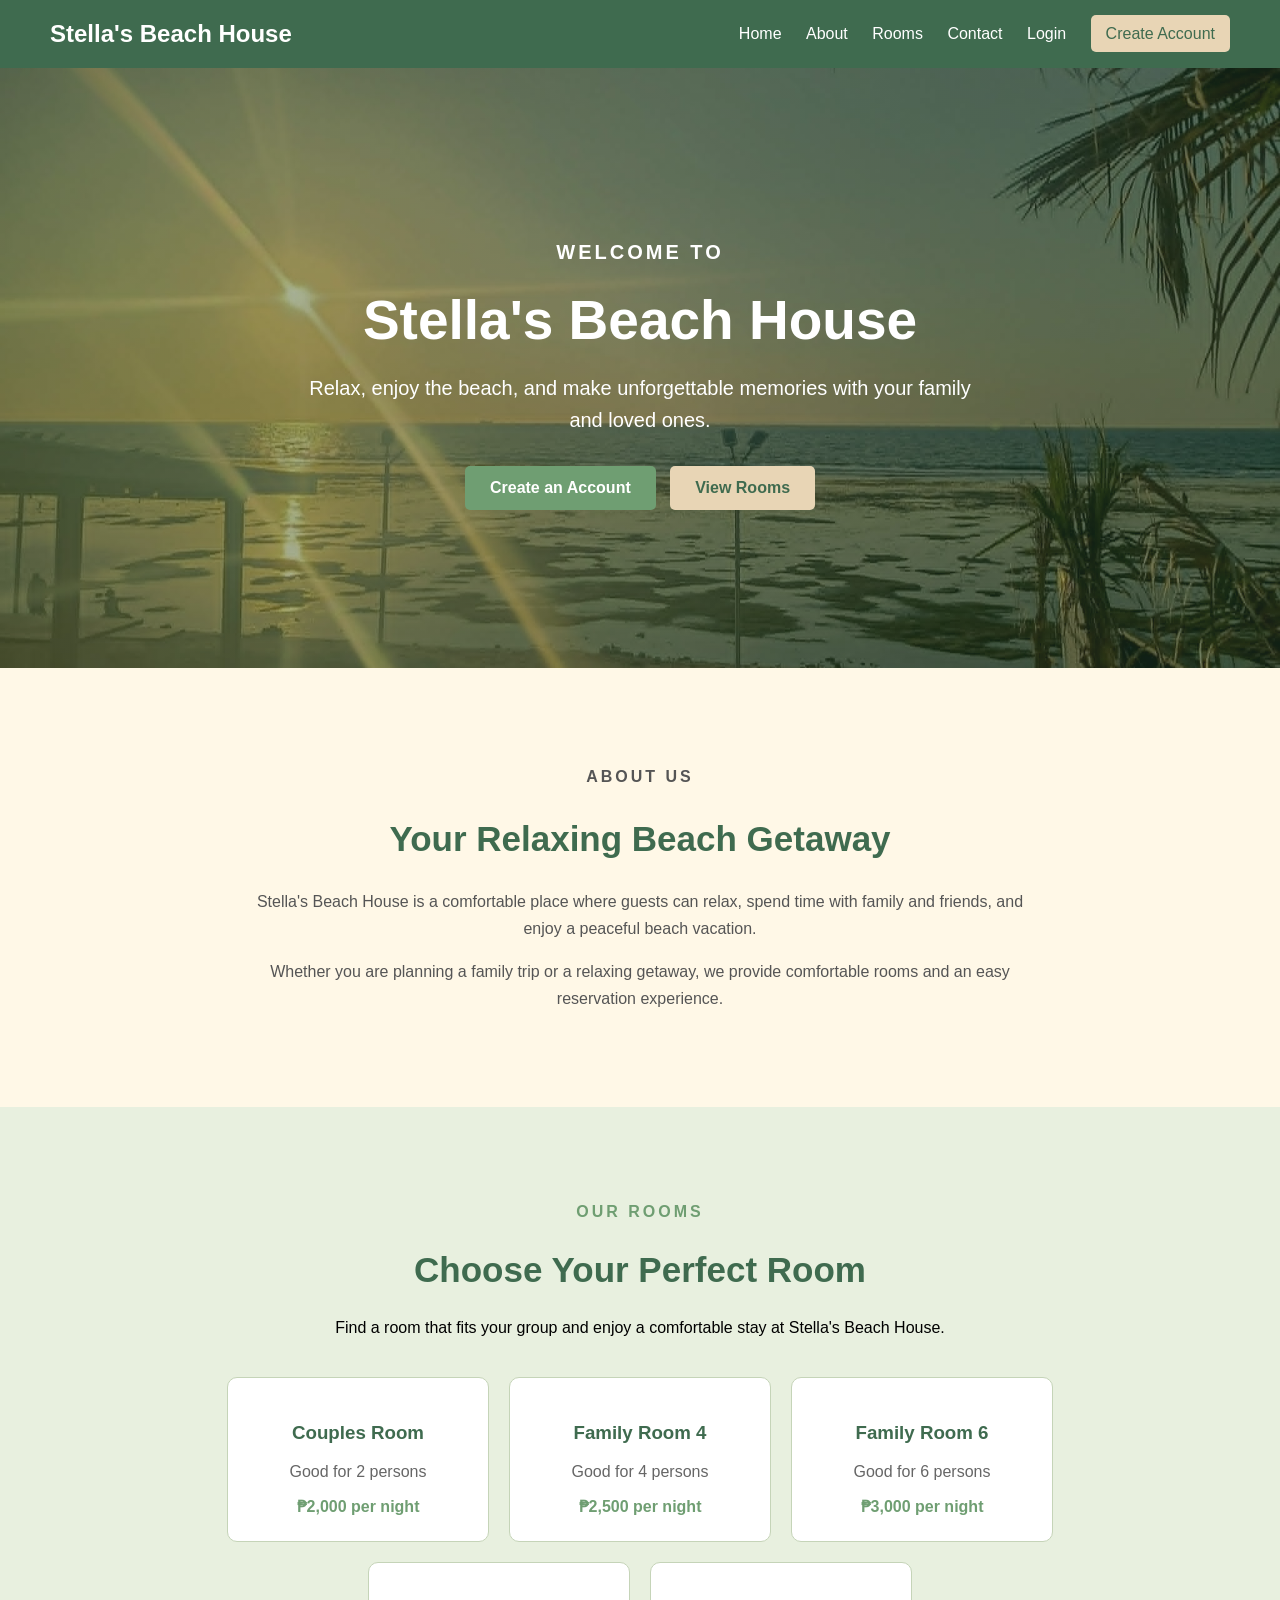
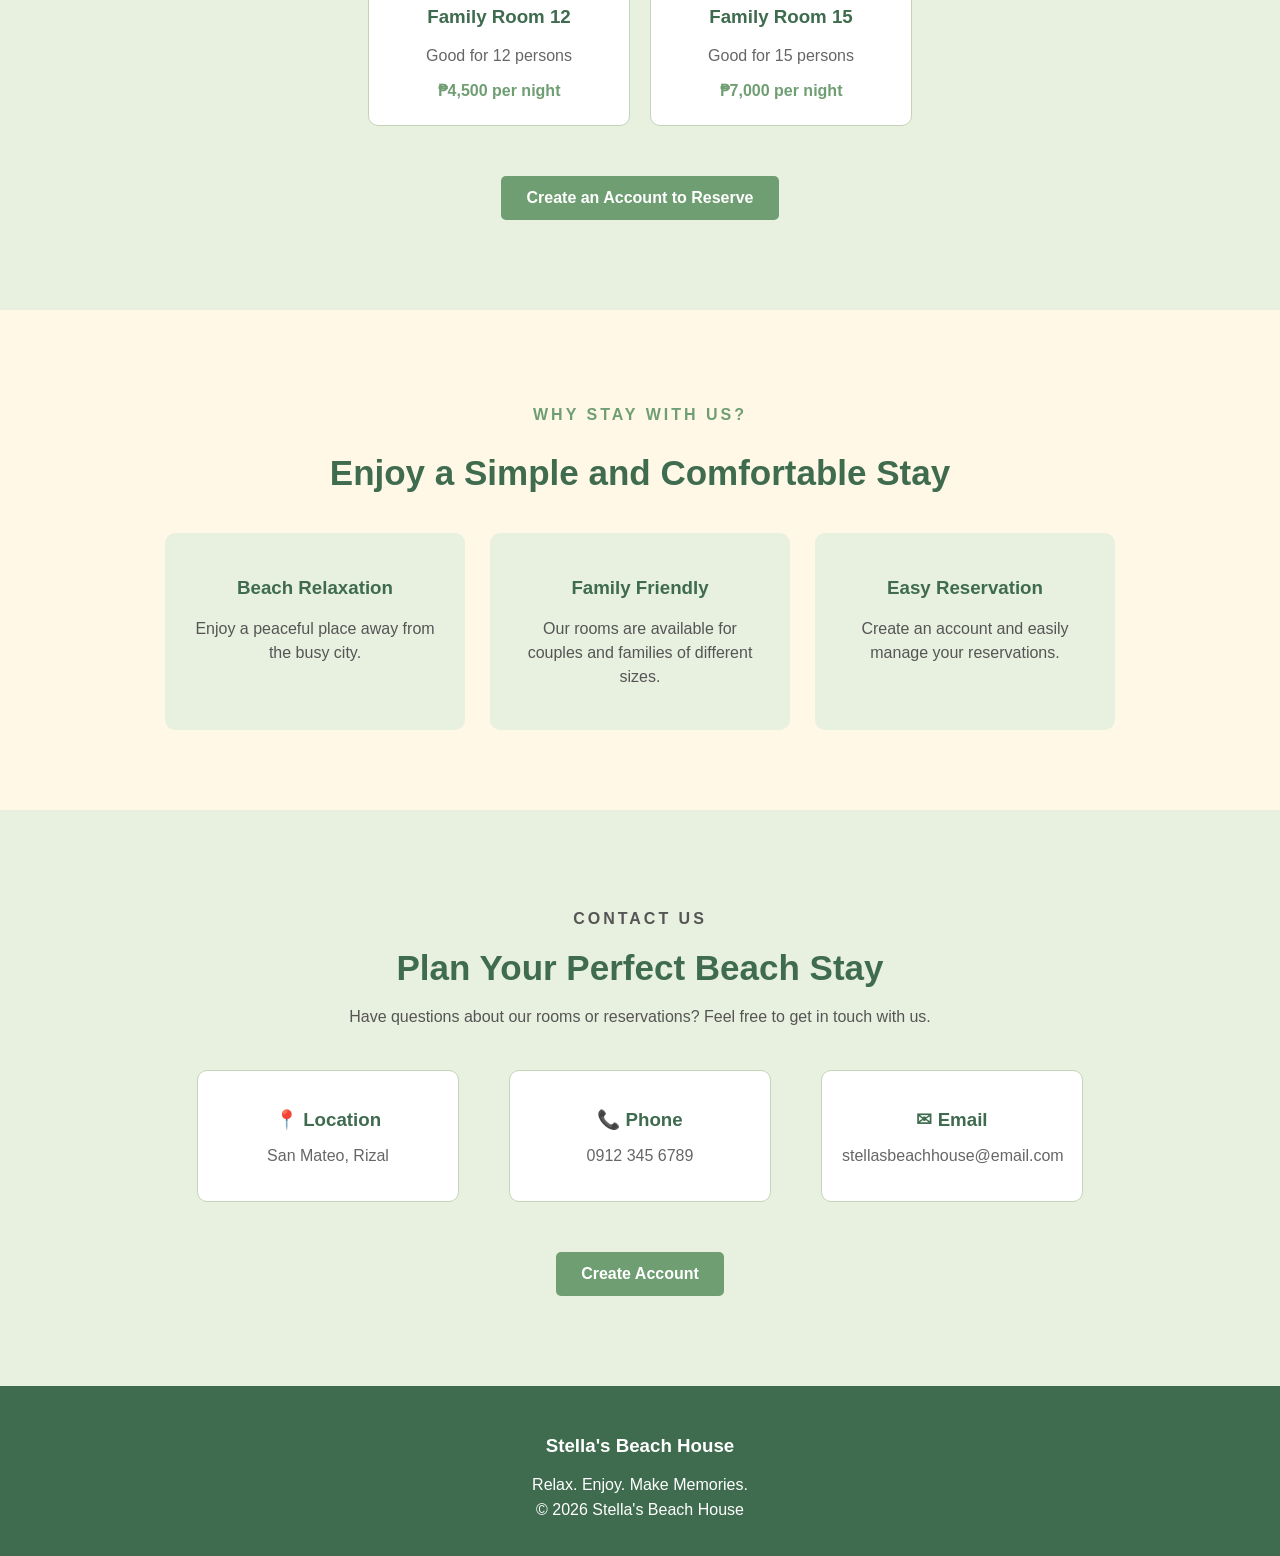
==== index.html @ 7abf604d "Add index.html redirect to landingpage.html for GitHub Pages" ====
<!DOCTYPE html>
<html lang="en">
<head>
  <meta charset="UTF-8" />
  <meta http-equiv="refresh" content="0; url=landingpage.html" />
  <meta name="viewport" content="width=device-width, initial-scale=1.0" />
  <title>Webtech Hotel</title>
</head>
<body>
  <p>Redirecting to <a href="landingpage.html">landingpage.html</a>...</p>
</body>
</html>
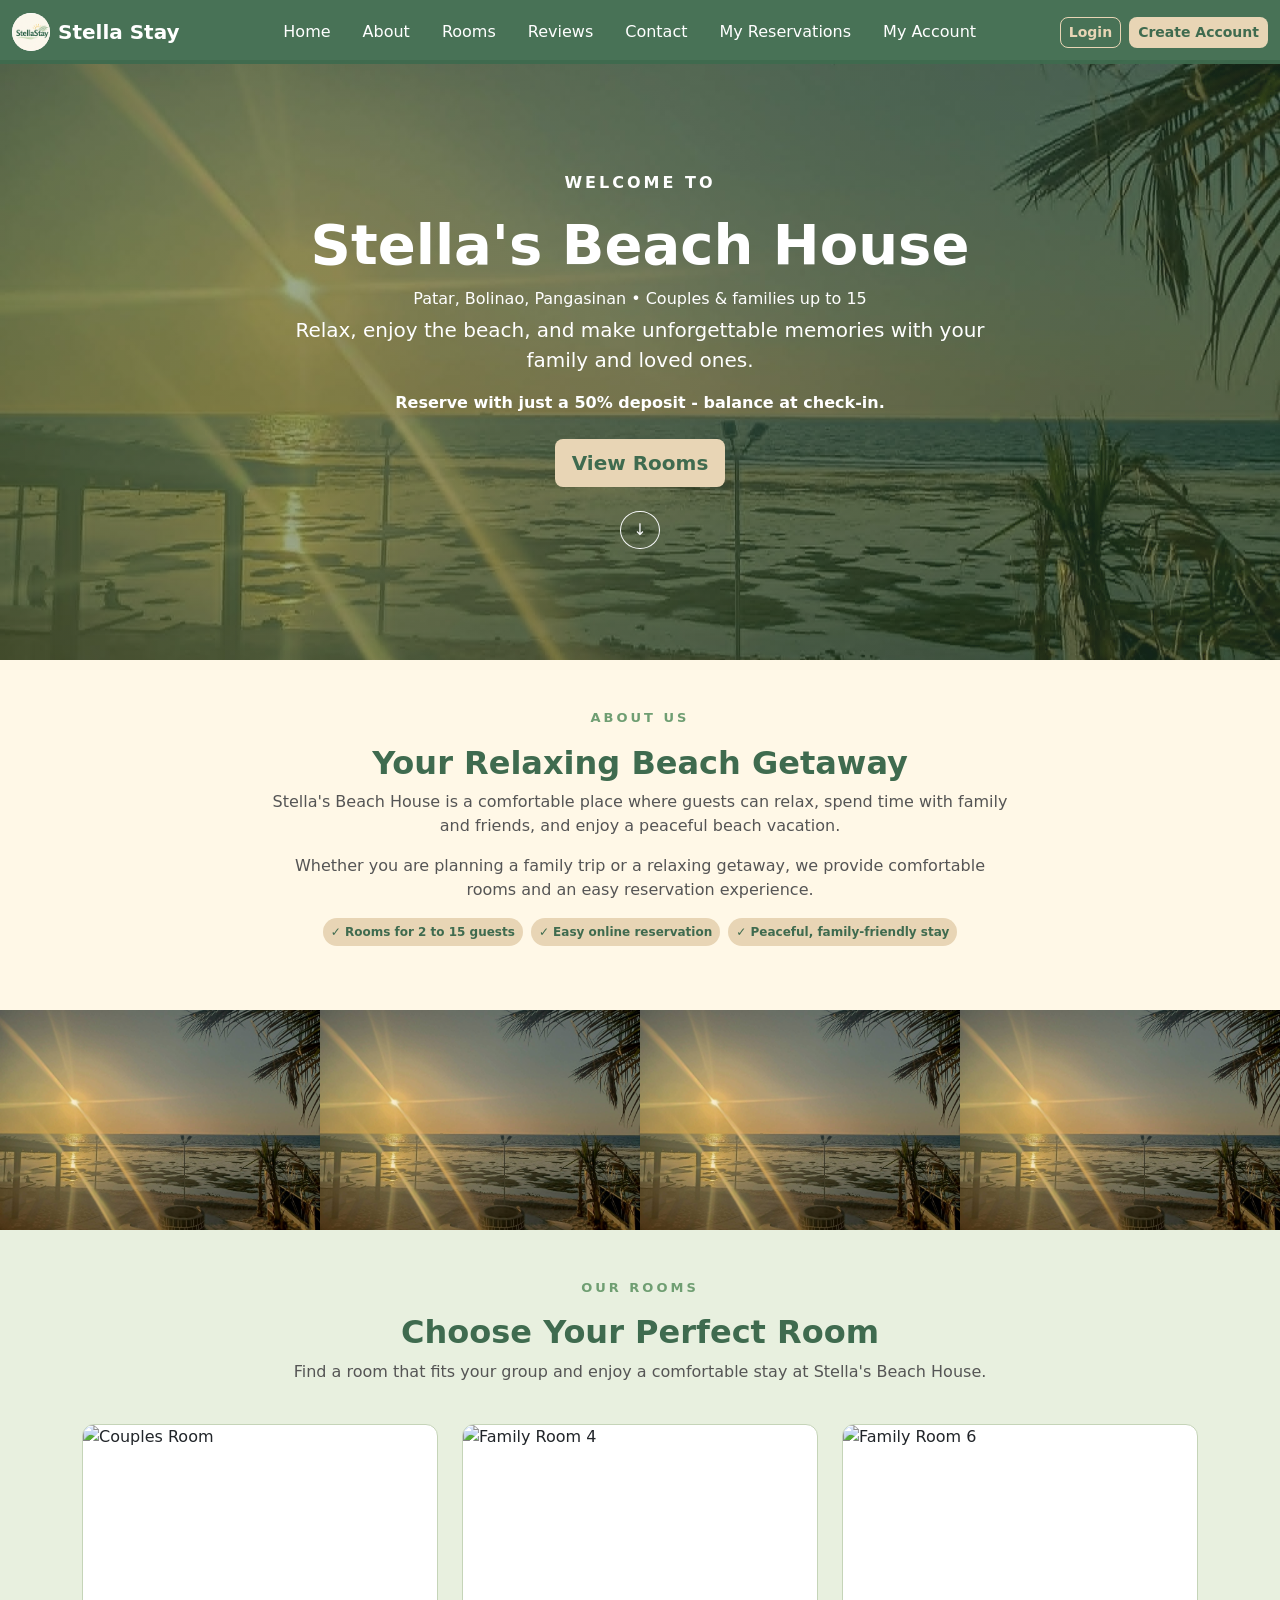
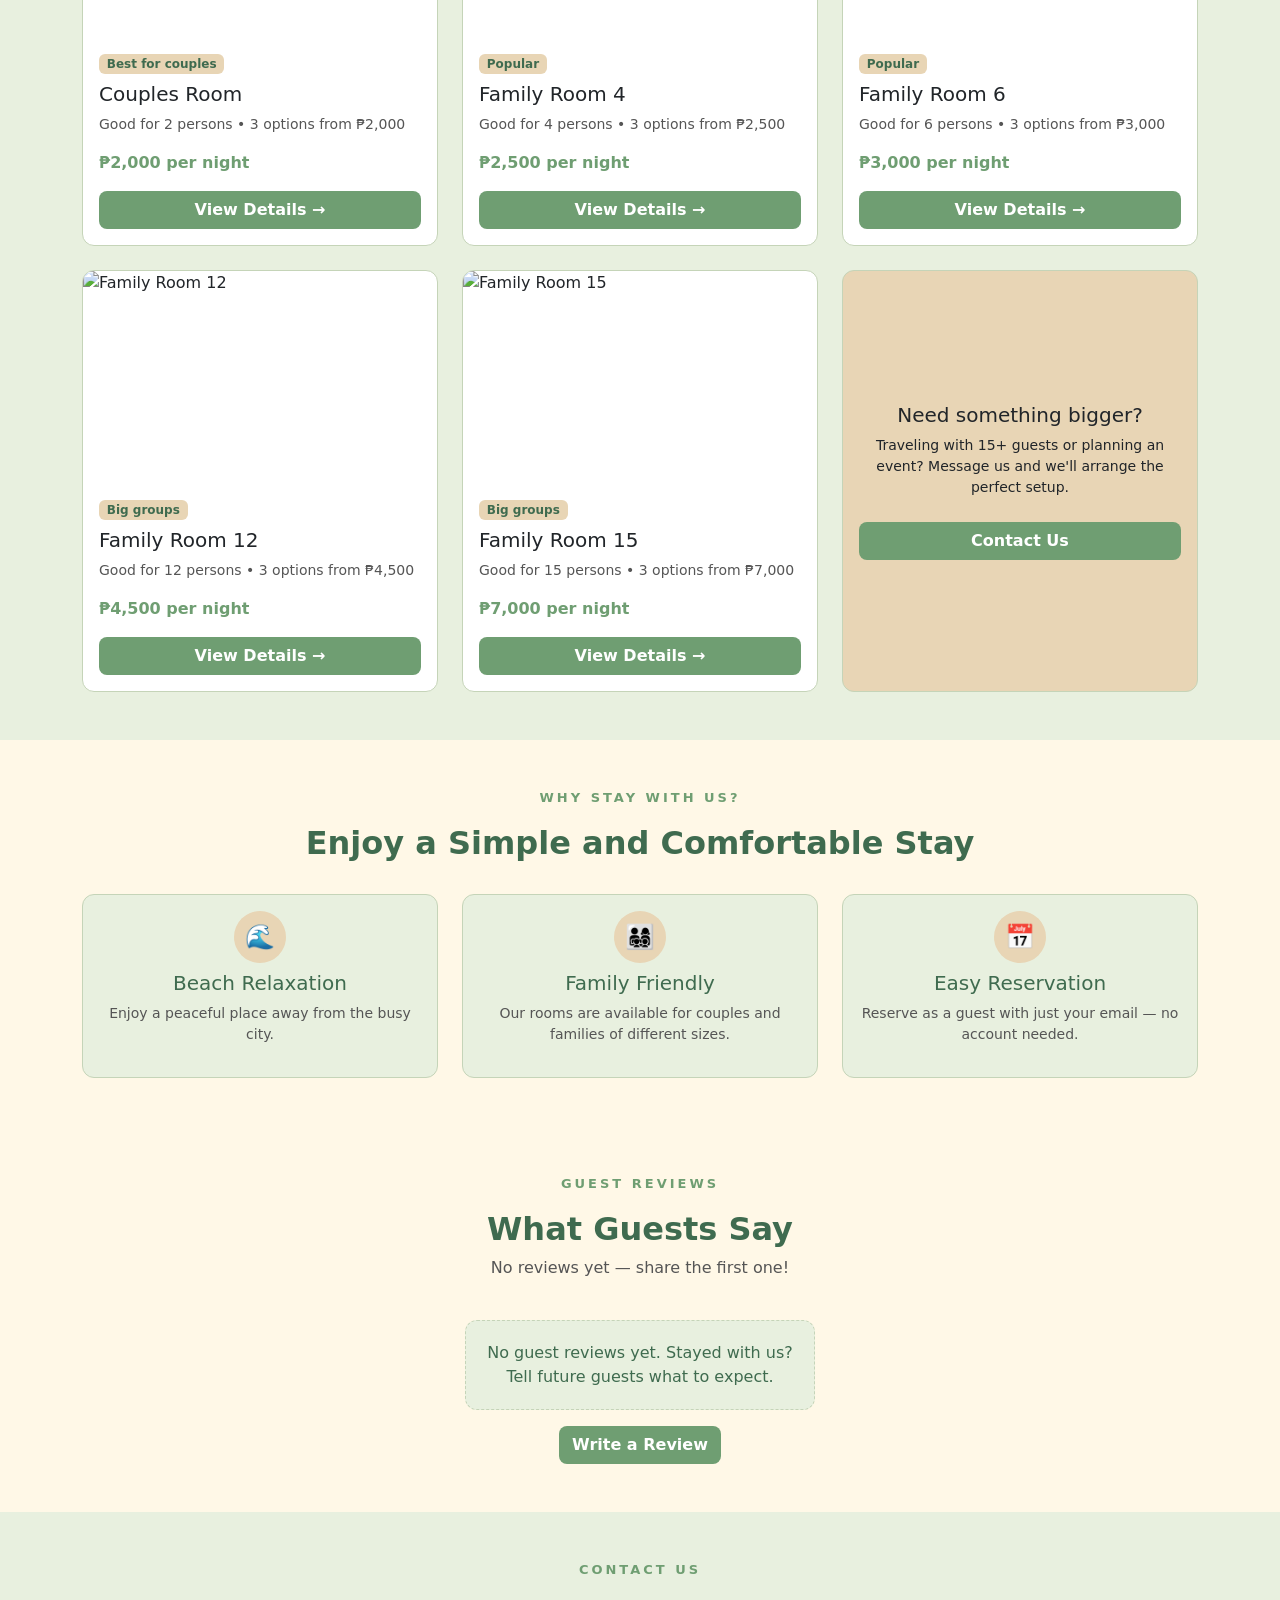
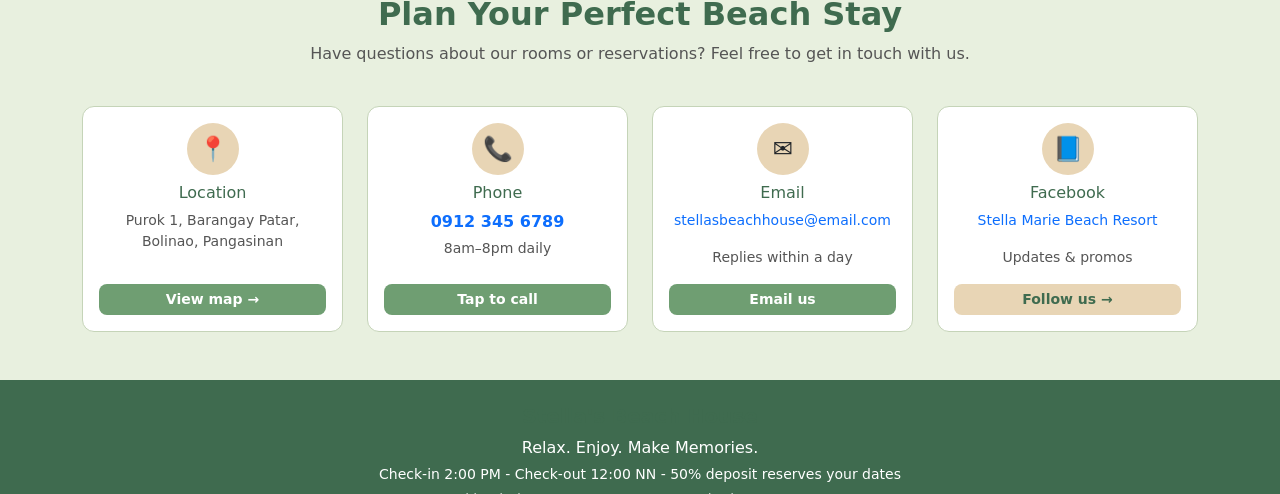
==== commit 9311f13a: "Remove unused landingpage.css/style.css; format all HTML; autofill and UI fixes" ====
--- a/index.html
+++ b/index.html
@@ -1,12 +1,12 @@
 <!DOCTYPE html>
 <html lang="en">
-<head>
-  <meta charset="UTF-8" />
-  <meta http-equiv="refresh" content="0; url=landingpage.html" />
-  <meta name="viewport" content="width=device-width, initial-scale=1.0" />
-  <title>Webtech Hotel</title>
-</head>
-<body>
-  <p>Redirecting to <a href="landingpage.html">landingpage.html</a>...</p>
-</body>
+  <head>
+    <meta charset="UTF-8" />
+    <meta http-equiv="refresh" content="0; url=landingpage.html" />
+    <meta name="viewport" content="width=device-width, initial-scale=1.0" />
+    <title>Webtech Hotel</title>
+  </head>
+  <body>
+    <p>Redirecting to <a href="landingpage.html">landingpage.html</a>...</p>
+  </body>
 </html>
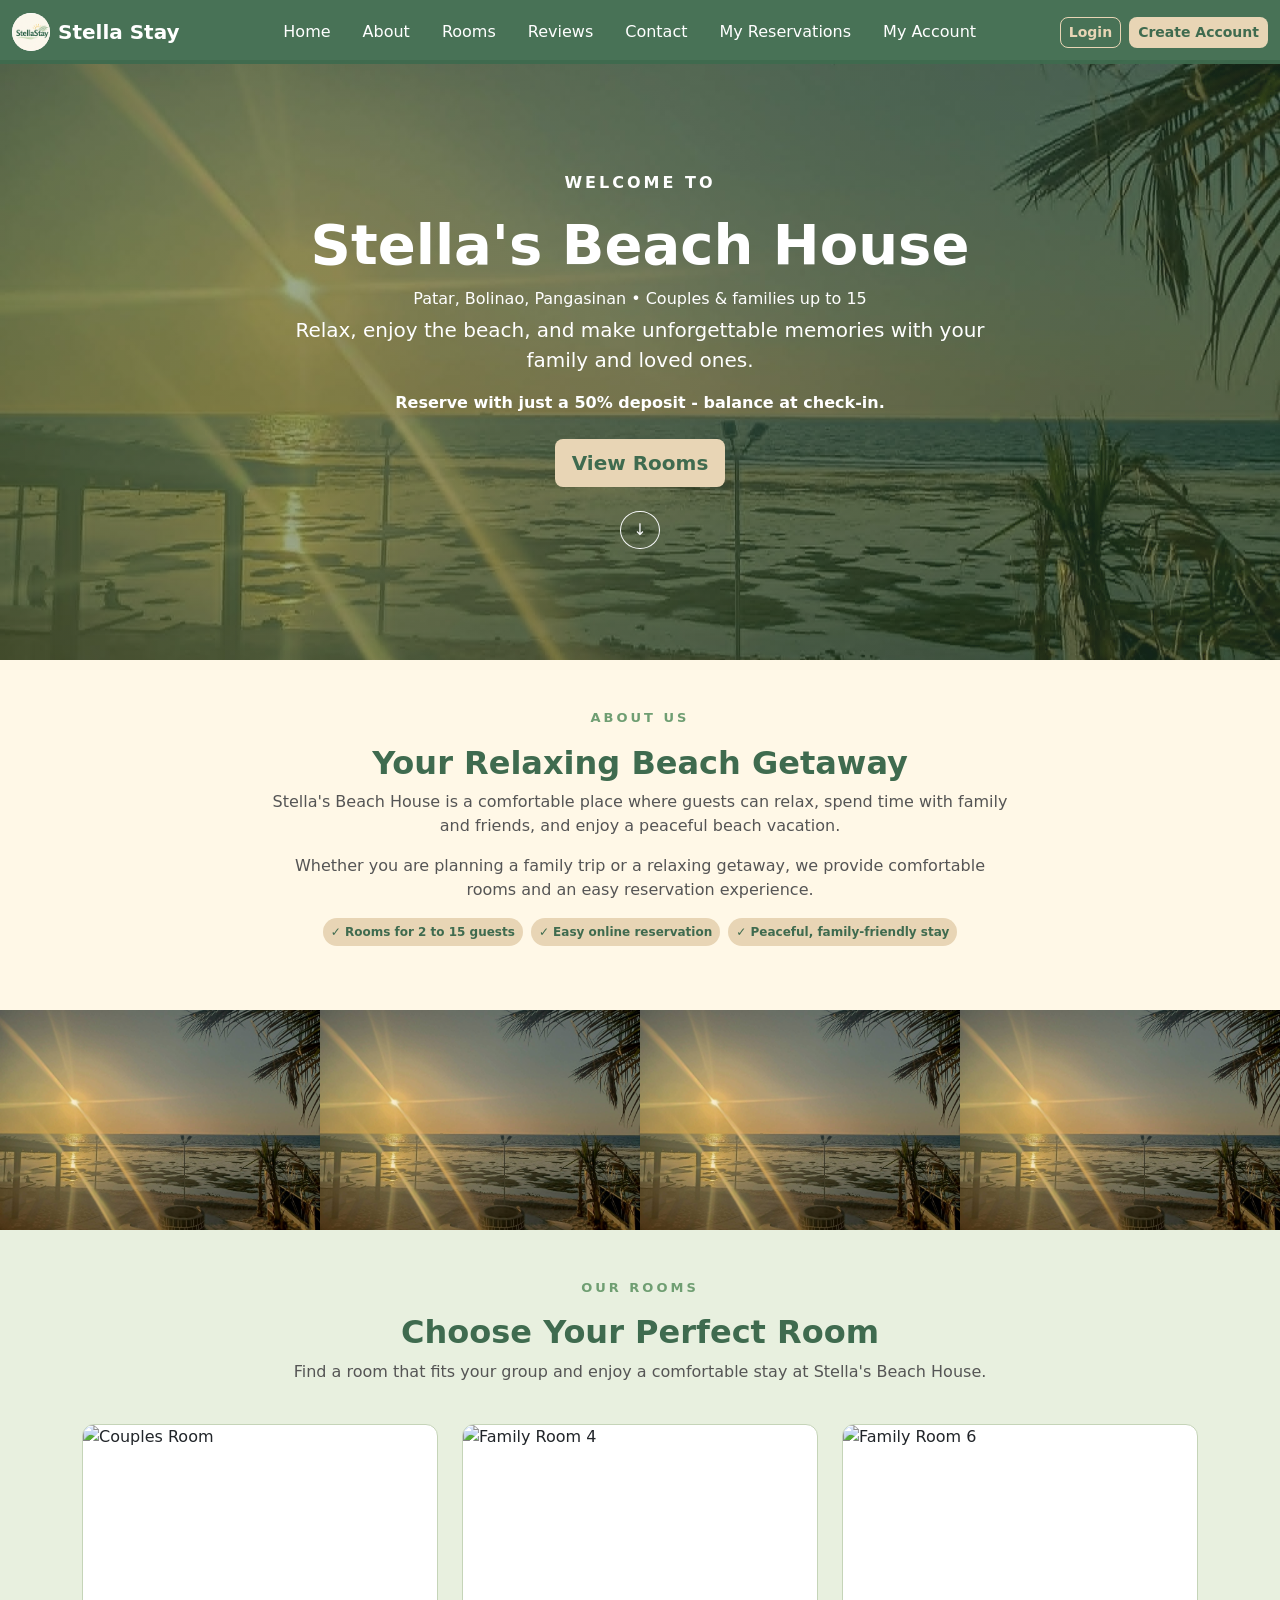
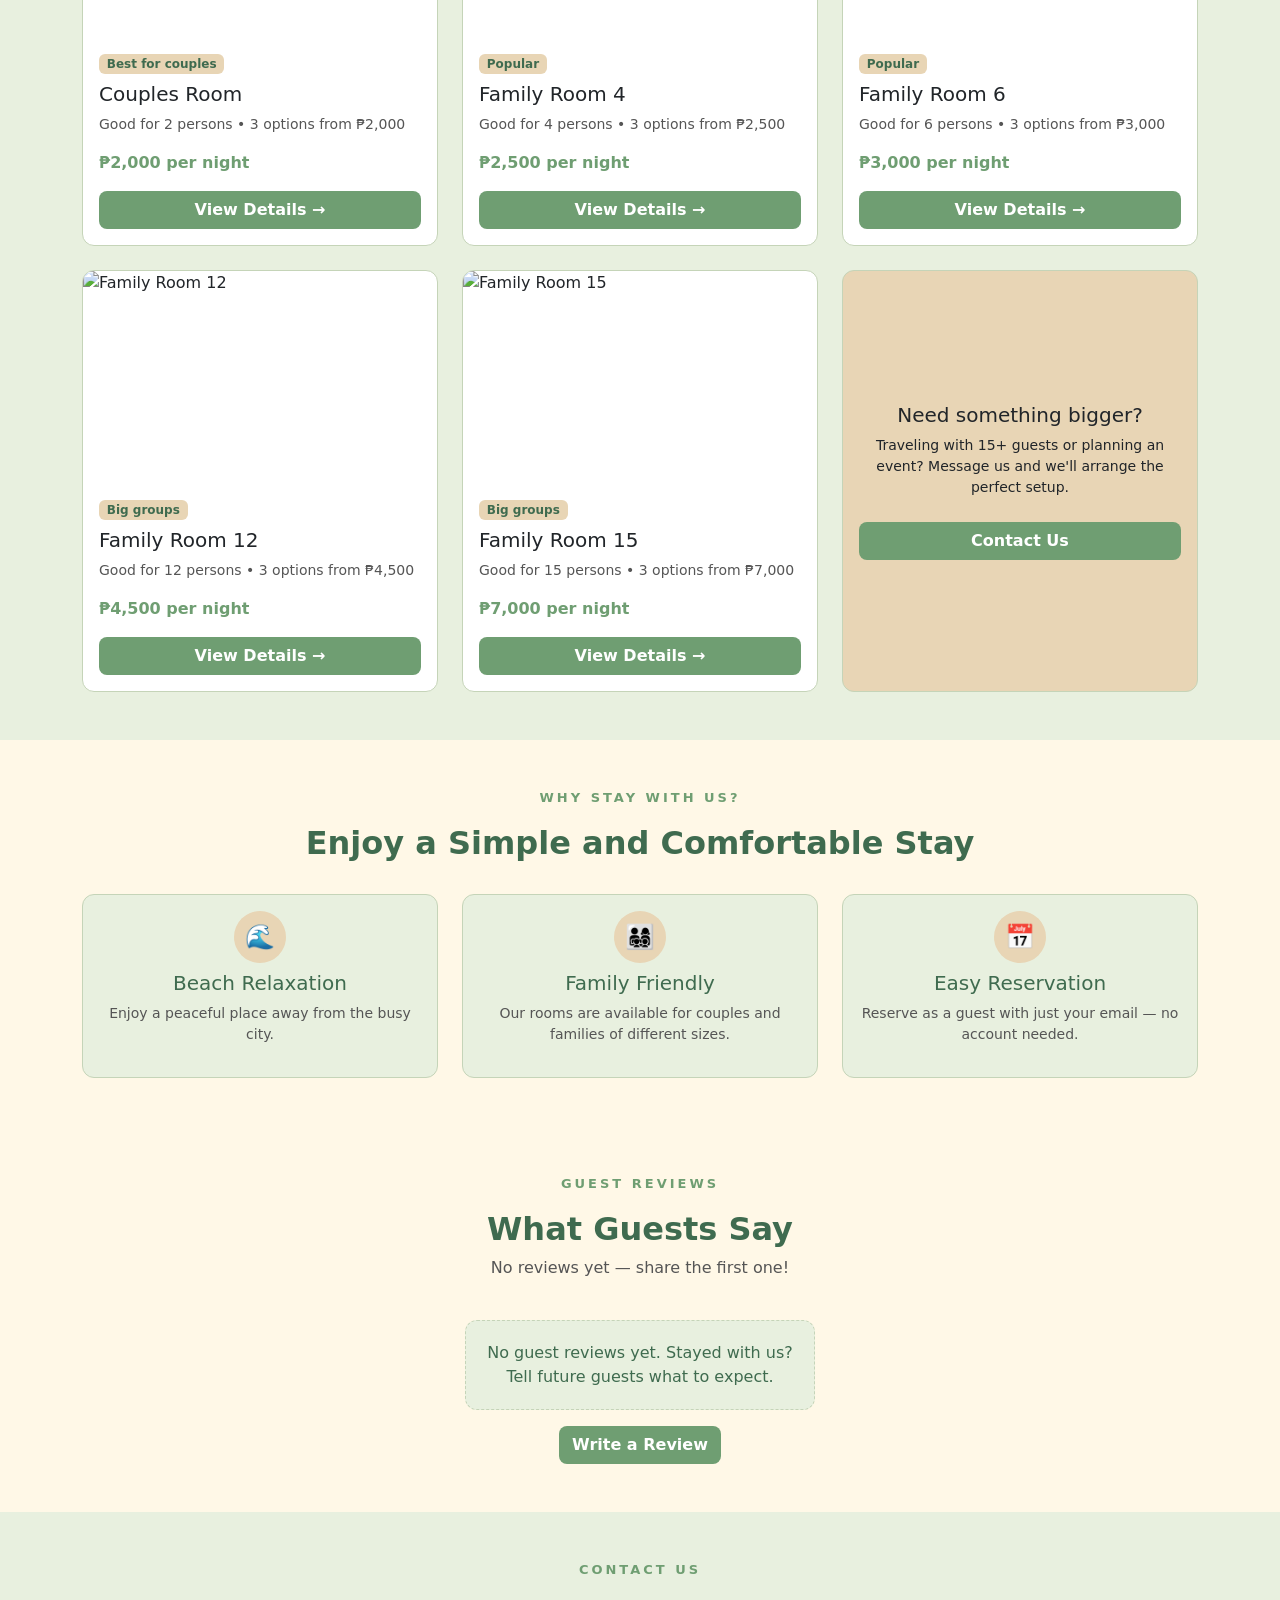
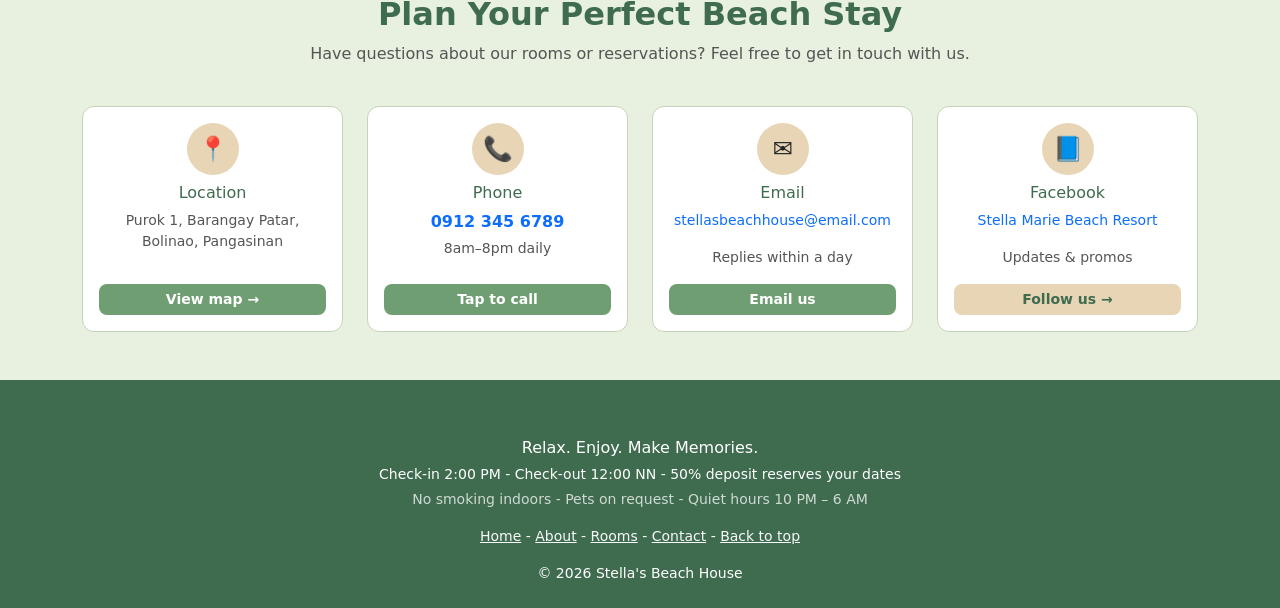
==== commit 3b72c606: "Rename landingpage to index; unify modal, rooms, auth and nav fixes" ====
--- a/index.html
+++ b/index.html
@@ -1,12 +1,209 @@
-<!DOCTYPE html>
+﻿<!DOCTYPE html>
 <html lang="en">
   <head>
     <meta charset="UTF-8" />
-    <meta http-equiv="refresh" content="0; url=landingpage.html" />
     <meta name="viewport" content="width=device-width, initial-scale=1.0" />
-    <title>Webtech Hotel</title>
+    <meta name="description" content="Stella's Beach House - relaxing beach getaway in Patar, Bolinao, Pangasinan. Couples and family rooms." />
+    <title>Stella's Beach House</title>
+    <link href="https://cdn.jsdelivr.net/npm/bootstrap@5.3.3/dist/css/bootstrap.min.css" rel="stylesheet" />
+    <link rel="icon" type="image/png" href="stella-logo-96.png" />
+    <meta name="theme-color" content="#3F6B4F" />
+    <link rel="stylesheet" href="stella-bootstrap.css" />
   </head>
   <body>
-    <p>Redirecting to <a href="landingpage.html">landingpage.html</a>...</p>
+    <nav class="navbar navbar-expand-xl navbar-dark sticky-top" style="background-color:rgba(63,107,79,.95)">
+      <div class="container-fluid">
+        <a class="navbar-brand fw-bold d-flex align-items-center" href="#home"><img src="stella-logo-96.png" alt="Stella Stay logo" width="96" height="96" fetchpriority="high" class="rounded-circle bg-white me-2" style="width:38px;height:38px;object-fit:cover" /> Stella Stay</a>
+        <button class="navbar-toggler" type="button" data-bs-toggle="collapse" data-bs-target="#navMenu"><span class="navbar-toggler-icon"></span></button>
+        <div class="collapse navbar-collapse" id="navMenu">
+          <ul class="navbar-nav mx-auto mb-2 mb-xl-0 align-items-xl-center">
+            <li class="nav-item"><a class="nav-link" href="#home">Home</a></li>
+            <li class="nav-item"><a class="nav-link" href="#about">About</a></li>
+            <li class="nav-item"><a class="nav-link" href="#rooms">Rooms</a></li>
+            <li class="nav-item"><a class="nav-link" href="#why-us">Reviews</a></li>
+            <li class="nav-item"><a class="nav-link" href="#contact">Contact</a></li>
+            <li class="nav-item"><a class="nav-link" href="my-reservations.html">My Reservations</a></li>
+            <li class="nav-item"><a class="nav-link" href="account.html">My Account</a></li>
+          </ul>
+          <ul class="navbar-nav mb-2 mb-xl-0 align-items-xl-center">
+            <li class="nav-item"><a class="btn btn-outline-beige btn-sm" href="index.html?login=1" data-login>Login</a></li>
+            <li class="nav-item ms-xl-2"><a class="btn btn-beige btn-sm" href="register.html" data-register>Create Account</a></li>
+          </ul>
+        </div>
+      </div>
+    </nav>
+    <header id="home" class="hero-bg d-flex align-items-center justify-content-center text-center text-white">
+      <div class="container py-5">
+        <div class="row justify-content-center"><div class="col-lg-8">
+            <p class="fw-bold" style="letter-spacing:3px">WELCOME TO</p>
+            <h1 class="display-4 fw-bold">Stella's Beach House</h1>
+            <p class="mb-1"> Patar, Bolinao, Pangasinan • Couples & families up to 15</p>
+            <p class="lead">Relax, enjoy the beach, and make unforgettable memories with your family and loved ones.</p>
+            <p class="fw-bold">Reserve with just a 50% deposit - balance at check-in.</p>
+            <a href="#rooms" class="btn btn-beige btn-lg mt-2">View Rooms</a>
+            <div class="mt-4"><a href="#about" class="btn btn-outline-light rounded-circle" aria-label="Scroll to about">↓</a></div>
+        </div></div>
+      </div>
+    </header>
+    <section id="about" class="py-5 text-center">
+      <div class="container">
+        <div class="row justify-content-center"><div class="col-lg-8">
+            <p class="label-stella">ABOUT US</p>
+            <h2 class="fw-bold">Your Relaxing Beach Getaway</h2>
+            <p class="text-muted">Stella's Beach House is a comfortable place where guests can relax, spend time with family and friends, and enjoy a peaceful beach vacation.</p>
+            <p class="text-muted">Whether you are planning a family trip or a relaxing getaway, we provide comfortable rooms and an easy reservation experience.</p>
+            <div class="d-flex flex-wrap justify-content-center gap-2 my-3">
+              <span class="badge badge-beige rounded-pill p-2">✓ Rooms for 2 to 15 guests</span>
+              <span class="badge badge-beige rounded-pill p-2">✓ Easy online reservation</span>
+              <span class="badge badge-beige rounded-pill p-2">✓ Peaceful, family-friendly stay</span>
+            </div>
+        </div></div>
+      </div>
+    </section>
+    <section class="container-fluid p-0" aria-label="Beach house photos">
+      <div class="row g-0">
+        <div class="col-6 col-md-3"><img src="scene.jpg" width="2048" height="1535" fetchpriority="high" class="w-100" style="height:220px;object-fit:cover" alt="Beachfront" loading="eager" /></div>
+        <div class="col-6 col-md-3"><img src="https://images.unsplash.com/photo-1571896349842-33c89424de2d?auto=format&fit=crop&w=600&q=80" width="600" height="400" class="w-100" style="height:220px;object-fit:cover" alt="Pool area" loading="lazy" onerror="this.onerror=null;this.src='scene.jpg';" /></div>
+        <div class="col-6 col-md-3"><img src="https://images.unsplash.com/photo-1520250497591-112f2f40a3f4?auto=format&fit=crop&w=600&q=80" width="600" height="400" class="w-100" style="height:220px;object-fit:cover" alt="Resort view" loading="lazy" onerror="this.onerror=null;this.src='scene.jpg';" /></div>
+        <div class="col-6 col-md-3"><img src="https://images.unsplash.com/photo-1611892440504-42a792e24d32?auto=format&fit=crop&w=600&q=80" width="600" height="400" class="w-100" style="height:220px;object-fit:cover" alt="Guest room" loading="lazy" onerror="this.onerror=null;this.src='scene.jpg';" /></div>
+      </div>
+    </section>
+    <section id="rooms" class="py-5 text-center" style="background-color:var(--stella-sage)">
+      <div class="container">
+        <p class="label-stella">OUR ROOMS</p>
+        <h2 class="fw-bold">Choose Your Perfect Room</h2>
+        <p class="text-muted">Find a room that fits your group and enjoy a comfortable stay at Stella's Beach House.</p>
+        <div class="row g-4 mt-2 text-start">
+          <div class="col-md-6 col-lg-4"><div class="card card-stella h-100">
+              <img src="https://images.unsplash.com/photo-1611892440504-42a792e24d32?auto=format&fit=crop&w=600&q=80" class="card-img-top" width="600" height="400" style="height:210px;object-fit:cover" alt="Couples Room" loading="lazy" />
+              <div class="card-body"><span class="badge badge-beige mb-2">Best for couples</span>
+                <h5 class="card-title">Couples Room</h5>
+                <p class="card-text text-muted small">Good for 2 persons • 3 options from ₱2,000</p>
+                <p class="fw-bold" style="color:var(--stella-light)">₱2,000 per night</p>
+          <a href="room-couples.html" class="btn btn-stella w-100">View Details →</a></div></div></div>
+          <div class="col-md-6 col-lg-4"><div class="card card-stella h-100">
+              <img src="https://images.unsplash.com/photo-1590490360182-c33d57733427?auto=format&fit=crop&w=600&q=80" class="card-img-top" width="600" height="400" style="height:210px;object-fit:cover" alt="Family Room 4" loading="lazy" />
+              <div class="card-body"><span class="badge badge-beige mb-2">Popular</span><h5 class="card-title">Family Room 4</h5>
+                <p class="card-text text-muted small">Good for 4 persons • 3 options from ₱2,500</p>
+                <p class="fw-bold" style="color:var(--stella-light)">₱2,500 per night</p>
+          <a href="room-family-4.html" class="btn btn-stella w-100">View Details →</a></div></div></div>
+          <div class="col-md-6 col-lg-4"><div class="card card-stella h-100">
+              <img src="https://images.unsplash.com/photo-1618773928121-c32242e63f39?auto=format&fit=crop&w=600&q=80" class="card-img-top" width="600" height="400" style="height:210px;object-fit:cover" alt="Family Room 6" loading="lazy" />
+              <div class="card-body"><span class="badge badge-beige mb-2">Popular</span><h5 class="card-title">Family Room 6</h5>
+                <p class="card-text text-muted small">Good for 6 persons • 3 options from ₱3,000</p>
+                <p class="fw-bold" style="color:var(--stella-light)">₱3,000 per night</p>
+          <a href="room-family-6.html" class="btn btn-stella w-100">View Details →</a></div></div></div>
+          <div class="col-md-6 col-lg-4"><div class="card card-stella h-100">
+              <img src="https://images.unsplash.com/photo-1591088398332-8a7791972843?auto=format&fit=crop&w=600&q=80" class="card-img-top" width="600" height="400" style="height:210px;object-fit:cover" alt="Family Room 12" loading="lazy" />
+              <div class="card-body"><span class="badge badge-beige mb-2">Big groups</span><h5 class="card-title">Family Room 12</h5>
+                <p class="card-text text-muted small">Good for 12 persons • 3 options from ₱4,500</p>
+                <p class="fw-bold" style="color:var(--stella-light)">₱4,500 per night</p>
+          <a href="room-family-12.html" class="btn btn-stella w-100">View Details →</a></div></div></div>
+          <div class="col-md-6 col-lg-4"><div class="card card-stella h-100">
+              <img src="https://images.unsplash.com/photo-1566665797739-1674de7a421a?auto=format&fit=crop&w=600&q=80" class="card-img-top" width="600" height="400" style="height:210px;object-fit:cover" alt="Family Room 15" loading="lazy" />
+              <div class="card-body"><span class="badge badge-beige mb-2">Big groups</span><h5 class="card-title">Family Room 15</h5>
+                <p class="card-text text-muted small">Good for 15 persons • 3 options from ₱7,000</p>
+                <p class="fw-bold" style="color:var(--stella-light)">₱7,000 per night</p>
+          <a href="room-family-15.html" class="btn btn-stella w-100">View Details →</a></div></div></div>
+          <div class="col-md-6 col-lg-4"><div class="card card-stella h-100" style="background-color:var(--stella-beige)">
+              <div class="card-body d-flex flex-column justify-content-center text-center">
+                <h5 class="card-title">Need something bigger?</h5>
+                <p class="card-text small">Traveling with 15+ guests or planning an event? Message us and we'll arrange the perfect setup.</p>
+          <a href="#contact" class="btn btn-stella mt-2">Contact Us</a></div></div></div>
+        </div>
+      </div>
+    </section>
+    <section id="why-us" class="py-5 text-center">
+      <div class="container">
+        <p class="label-stella">WHY STAY WITH US?</p>
+        <h2 class="fw-bold">Enjoy a Simple and Comfortable Stay</h2>
+        <div class="row g-4 mt-2">
+          <div class="col-md-4"><div class="card card-stella h-100" style="background-color:var(--stella-sage)"><div class="card-body">
+                <div class="rounded-circle mx-auto mb-2 d-flex align-items-center justify-content-center" style="width:52px;height:52px;background-color:var(--stella-beige);font-size:24px" aria-hidden="true">🌊</div>
+                <h5>Beach Relaxation</h5><p class="text-muted small">Enjoy a peaceful place away from the busy city.</p></div></div></div>
+          <div class="col-md-4"><div class="card card-stella h-100" style="background-color:var(--stella-sage)"><div class="card-body">
+                <div class="rounded-circle mx-auto mb-2 d-flex align-items-center justify-content-center" style="width:52px;height:52px;background-color:var(--stella-beige);font-size:24px" aria-hidden="true">👨‍👩‍👧‍👦</div>
+                <h5>Family Friendly</h5><p class="text-muted small">Our rooms are available for couples and families of different sizes.</p></div></div></div>
+          <div class="col-md-4"><div class="card card-stella h-100" style="background-color:var(--stella-sage)"><div class="card-body">
+                <div class="rounded-circle mx-auto mb-2 d-flex align-items-center justify-content-center" style="width:52px;height:52px;background-color:var(--stella-beige);font-size:24px" aria-hidden="true">📅</div>
+                <h5>Easy Reservation</h5><p class="text-muted small">Reserve as a guest with just your email — no account needed.</p></div></div></div>
+        </div>
+      </div>
+    </section>
+    <section id="reviews" class="py-5 text-center">
+      <div class="container">
+        <p class="label-stella">GUEST REVIEWS</p>
+        <h2 class="fw-bold">What Guests Say</h2>
+        <p id="ratingSummary" class="text-muted">No reviews yet — share the first one!</p>
+        <div id="reviewWall" class="row g-4 justify-content-center my-3"></div>
+        <button type="button" class="btn btn-stella" data-feedback>Write a Review</button>
+      </div>
+    </section>
+    <section id="contact" class="py-5 text-center" style="background-color:var(--stella-sage)">
+      <div class="container">
+        <p class="label-stella">CONTACT US</p>
+        <h2 class="fw-bold">Plan Your Perfect Beach Stay</h2>
+        <p class="text-muted">Have questions about our rooms or reservations? Feel free to get in touch with us.</p>
+        <div class="row g-4 mt-2">
+          <div class="col-sm-6 col-lg-3"><div class="card card-stella h-100"><div class="card-body text-center d-flex flex-column">
+                <div class="rounded-circle mx-auto mb-2 d-flex align-items-center justify-content-center" style="width:52px;height:52px;background-color:var(--stella-beige);font-size:24px" aria-hidden="true">📍</div>
+                <h6>Location</h6><p class="small text-muted">Purok 1, Barangay Patar, Bolinao, Pangasinan</p>
+          <a class="btn btn-sm btn-stella mt-auto" href="https://www.google.com/maps/search/?api=1&query=Stellas+Beach+House+Patar+Bolinao+Pangasinan" target="_blank" rel="noopener">View map →</a></div></div></div>
+          <div class="col-sm-6 col-lg-3"><div class="card card-stella h-100"><div class="card-body text-center d-flex flex-column">
+                <div class="rounded-circle mx-auto mb-2 d-flex align-items-center justify-content-center" style="width:52px;height:52px;background-color:var(--stella-beige);font-size:24px" aria-hidden="true">📞</div>
+                <h6>Phone</h6><p class="fw-bold mb-1"><a href="tel:+639123456789" class="text-decoration-none">0912 345 6789</a></p><p class="small text-muted">8am–8pm daily</p>
+          <a class="btn btn-sm btn-stella mt-auto" href="tel:+639123456789">Tap to call</a></div></div></div>
+          <div class="col-sm-6 col-lg-3"><div class="card card-stella h-100"><div class="card-body text-center d-flex flex-column">
+                <div class="rounded-circle mx-auto mb-2 d-flex align-items-center justify-content-center" style="width:52px;height:52px;background-color:var(--stella-beige);font-size:24px" aria-hidden="true">✉️</div>
+                <h6>Email</h6><p class="small text-break"><a href="mailto:stellasbeachhouse@email.com" class="text-decoration-none">stellasbeachhouse@email.com</a></p><p class="small text-muted">Replies within a day</p>
+          <a class="btn btn-sm btn-stella mt-auto" href="mailto:stellasbeachhouse@email.com">Email us</a></div></div></div>
+          <div class="col-sm-6 col-lg-3"><div class="card card-stella h-100"><div class="card-body text-center d-flex flex-column">
+                <div class="rounded-circle mx-auto mb-2 d-flex align-items-center justify-content-center" style="width:52px;height:52px;background-color:var(--stella-beige);font-size:24px" aria-hidden="true">📘</div>
+                <h6>Facebook</h6><p class="small"><a href="https://www.facebook.com/stellamariebeachresort" target="_blank" rel="noopener" class="text-decoration-none">Stella Marie Beach Resort</a></p><p class="small text-muted">Updates & promos</p>
+          <a class="btn btn-sm btn-beige mt-auto" href="https://www.facebook.com/stellamariebeachresort" target="_blank" rel="noopener">Follow us →</a></div></div></div>
+        </div>
+      </div>
+    </section>
+    <footer class="text-center py-4">
+      <div class="container">
+        <h5 class="fw-bold">Stella's Beach House</h5>
+        <p class="mb-1">Relax. Enjoy. Make Memories.</p>
+        <p class="small mb-1">Check-in 2:00 PM - Check-out 12:00 NN - 50% deposit reserves your dates</p>
+        <p class="small opacity-75">No smoking indoors - Pets on request - Quiet hours 10 PM – 6 AM</p>
+        <p class="small"><a href="#home" class="link-light">Home</a> - <a href="#about" class="link-light">About</a> - <a href="#rooms" class="link-light">Rooms</a> - <a href="#contact" class="link-light">Contact</a> - <a href="#home" id="backTop" class="link-light">Back to top</a></p>
+        <p class="small mb-0">&copy; 2026 Stella's Beach House</p>
+      </div>
+    </footer>
+    <div id="loginModal" hidden class="modal-backdrop position-fixed top-0 start-0 w-100 h-100 d-flex align-items-center justify-content-center p-3" style="background:rgba(232,213,181,.45);backdrop-filter:blur(5px);z-index:1050">
+      <div class="modal-dialog w-100 m-0" style="max-width:560px"><div class="modal-content position-relative" style="background-color:#FFF8E7;border:1px solid #C5D4B8;border-radius:14px;overflow:hidden">
+          <button type="button" data-close-login aria-label="Close" class="btn rounded-circle position-absolute d-flex align-items-center justify-content-center fw-bold" style="top:10px;right:12px;width:34px;height:34px;background-color:#E8D5B5;color:#3F6B4F;z-index:2">X</button>
+          <img src="scene.jpg" alt="" aria-hidden="true" class="w-100" style="height:130px;object-fit:cover;display:block;mask-image:linear-gradient(to bottom,black 55%,transparent 100%);-webkit-mask-image:linear-gradient(to bottom,black 55%,transparent 100%)" onerror="this.style.display='none'" />
+          <div class="modal-body p-4">
+            <p class="text-uppercase fw-bold mb-1" style="color:#6F9E72;letter-spacing:3px;font-size:13px">Welcome</p>
+            <h5 id="loginTitle" class="fw-bold mb-3" style="color:#3F6B4F">Customer Login</h5>
+            <form id="quickLoginForm" novalidate>
+              <label class="form-label fw-bold" style="color:#3F6B4F;font-size:14px" for="qLoginEmail">Email</label><input id="qLoginEmail" class="form-control" type="email" placeholder="Enter your email" required autocomplete="email" style="border-color:#C5D4B8" />
+              <label class="form-label fw-bold mt-2" style="color:#3F6B4F;font-size:14px" for="qLoginPassword">Password</label><input id="qLoginPassword" class="form-control" type="password" placeholder="Enter your password" required autocomplete="current-password" style="border-color:#C5D4B8" />
+            <button type="submit" class="btn btn-stella w-100 mt-3">Login</button></form>
+            <p class="small mt-3 mb-0 text-center">Don't have an account? <a href="register.html" data-close-login>Create an account</a></p></div></div></div>
+    </div>
+    <div id="feedbackModal" hidden class="modal-backdrop" style="position:fixed;inset:0;background:rgba(40,80,50,.55);z-index:1050;display:flex;align-items:center;justify-content:center;padding:15px">
+      <div class="modal-dialog" style="max-width:420px;width:100%"><div class="modal-content"><div class="modal-header"><h5 id="feedbackTitle" class="modal-title">Write a Review</h5><button type="button" class="btn-close" data-close-feedback></button></div>
+          <div class="modal-body"><form id="quickFeedbackForm" novalidate>
+              <div class="border rounded p-3 mb-2" style="background-color:#FFF8E7;border-color:var(--stella-border) !important">
+                <label class="form-label fw-bold" for="qFbName">Your Name</label><input id="qFbName" class="form-control" type="text" placeholder="Enter your name" required autocomplete="name" />
+              </div>
+              <div class="border rounded p-3 mb-2" style="background-color:#FFF8E7;border-color:var(--stella-border) !important">
+                <label class="form-label fw-bold">Your Rating <span id="starCount" class="text-muted">5/5</span></label>
+                <div id="starPick" class="d-flex gap-1 border rounded p-2 bg-white" role="radiogroup" aria-label="Rating">
+                <button type="button" class="btn btn-link text-decoration-none p-1" data-star="1" aria-label="1 star">★</button><button type="button" class="btn btn-link text-decoration-none p-1" data-star="2" aria-label="2 stars">★</button><button type="button" class="btn btn-link text-decoration-none p-1" data-star="3" aria-label="3 stars">★</button><button type="button" class="btn btn-link text-decoration-none p-1" data-star="4" aria-label="4 stars">★</button><button type="button" class="btn btn-link text-decoration-none p-1" data-star="5" aria-label="5 stars">★</button></div>
+              </div>
+              <div class="border rounded p-3 mb-2" style="background-color:#FFF8E7;border-color:var(--stella-border) !important">
+                <label class="form-label fw-bold" for="qFbText">Your Feedback</label><textarea id="qFbText" class="form-control bg-white" rows="4" placeholder="How was your stay?" required></textarea>
+              </div>
+      <button type="submit" class="btn btn-stella w-100 mt-1">Submit Review</button></form></div></div></div>
+    </div>
+    <script src="https://cdn.jsdelivr.net/npm/bootstrap@5.3.3/dist/js/bootstrap.bundle.min.js"></script>
+    <script src="main.js"></script>
   </body>
 </html>
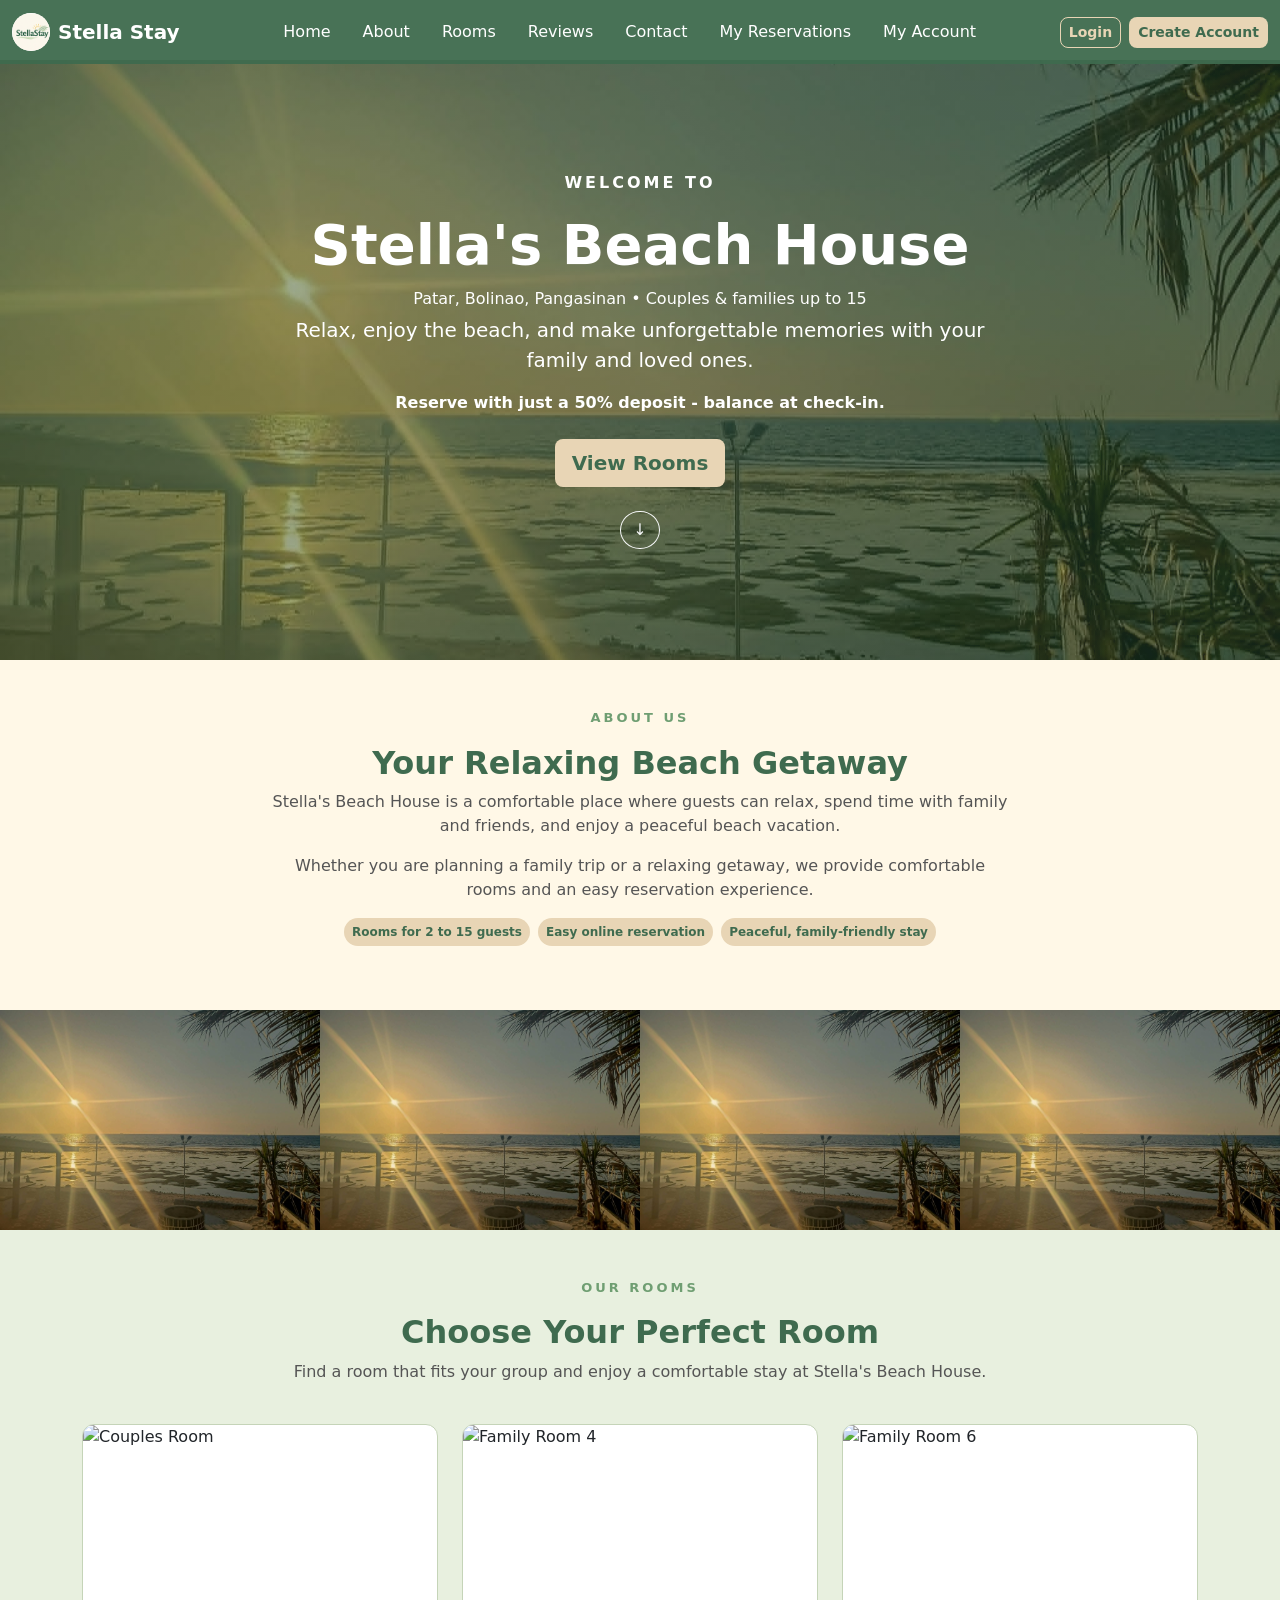
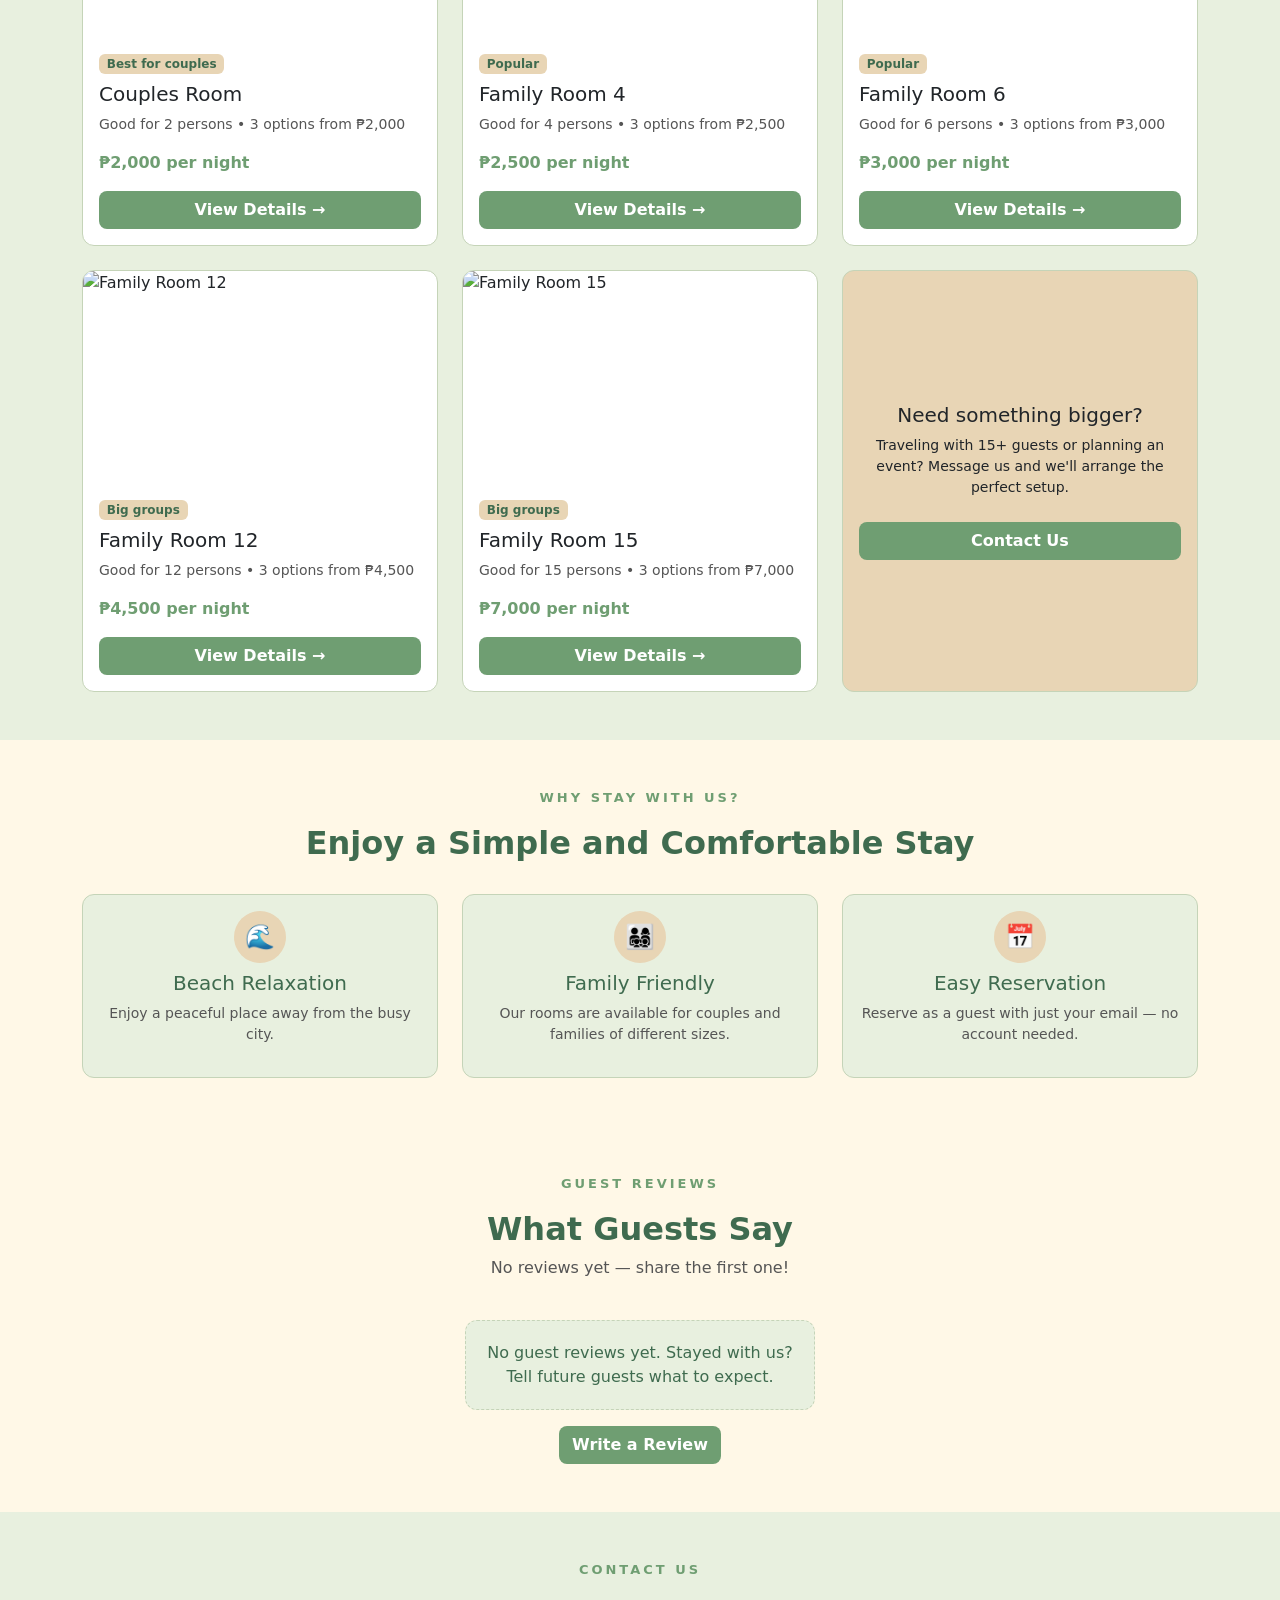
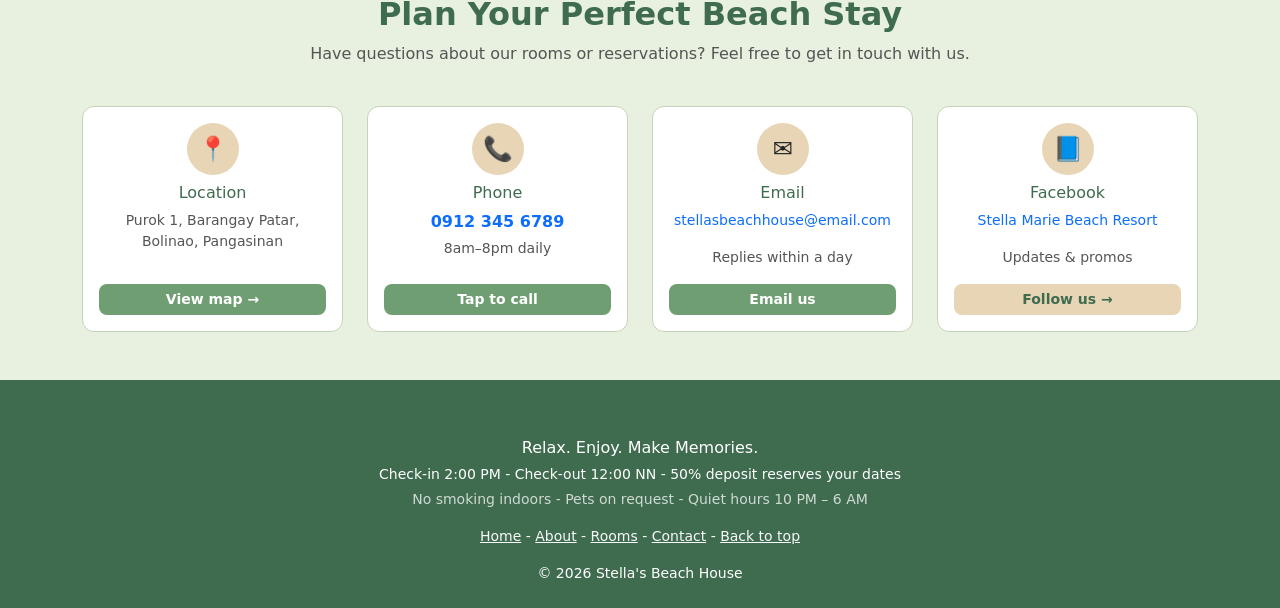
==== commit 3866f838: "para solid" ====
--- a/index.html
+++ b/index.html
@@ -13,7 +13,9 @@
   <body>
     <nav class="navbar navbar-expand-xl navbar-dark sticky-top" style="background-color:rgba(63,107,79,.95)">
       <div class="container-fluid">
-        <a class="navbar-brand fw-bold d-flex align-items-center" href="#home"><img src="stella-logo-96.png" alt="Stella Stay logo" width="96" height="96" fetchpriority="high" class="rounded-circle bg-white me-2" style="width:38px;height:38px;object-fit:cover" /> Stella Stay</a>
+        <a class="navbar-brand fw-bold d-flex align-items-center" href="#home"><img src="stella-logo-96.png" alt="Stella Stay logo" width="96" 
+          height="96" fetchpriority="high" class="rounded-circle bg-white me-2" style="width:38px;height:38px;object-fit:cover" /> Stella Stay</a>
+
         <button class="navbar-toggler" type="button" data-bs-toggle="collapse" data-bs-target="#navMenu"><span class="navbar-toggler-icon"></span></button>
         <div class="collapse navbar-collapse" id="navMenu">
           <ul class="navbar-nav mx-auto mb-2 mb-xl-0 align-items-xl-center">
@@ -53,9 +55,9 @@
             <p class="text-muted">Stella's Beach House is a comfortable place where guests can relax, spend time with family and friends, and enjoy a peaceful beach vacation.</p>
             <p class="text-muted">Whether you are planning a family trip or a relaxing getaway, we provide comfortable rooms and an easy reservation experience.</p>
             <div class="d-flex flex-wrap justify-content-center gap-2 my-3">
-              <span class="badge badge-beige rounded-pill p-2">✓ Rooms for 2 to 15 guests</span>
-              <span class="badge badge-beige rounded-pill p-2">✓ Easy online reservation</span>
-              <span class="badge badge-beige rounded-pill p-2">✓ Peaceful, family-friendly stay</span>
+              <span class="badge badge-beige rounded-pill p-2">Rooms for 2 to 15 guests</span>
+              <span class="badge badge-beige rounded-pill p-2">Easy online reservation</span>
+              <span class="badge badge-beige rounded-pill p-2">Peaceful, family-friendly stay</span>
             </div>
         </div></div>
       </div>
